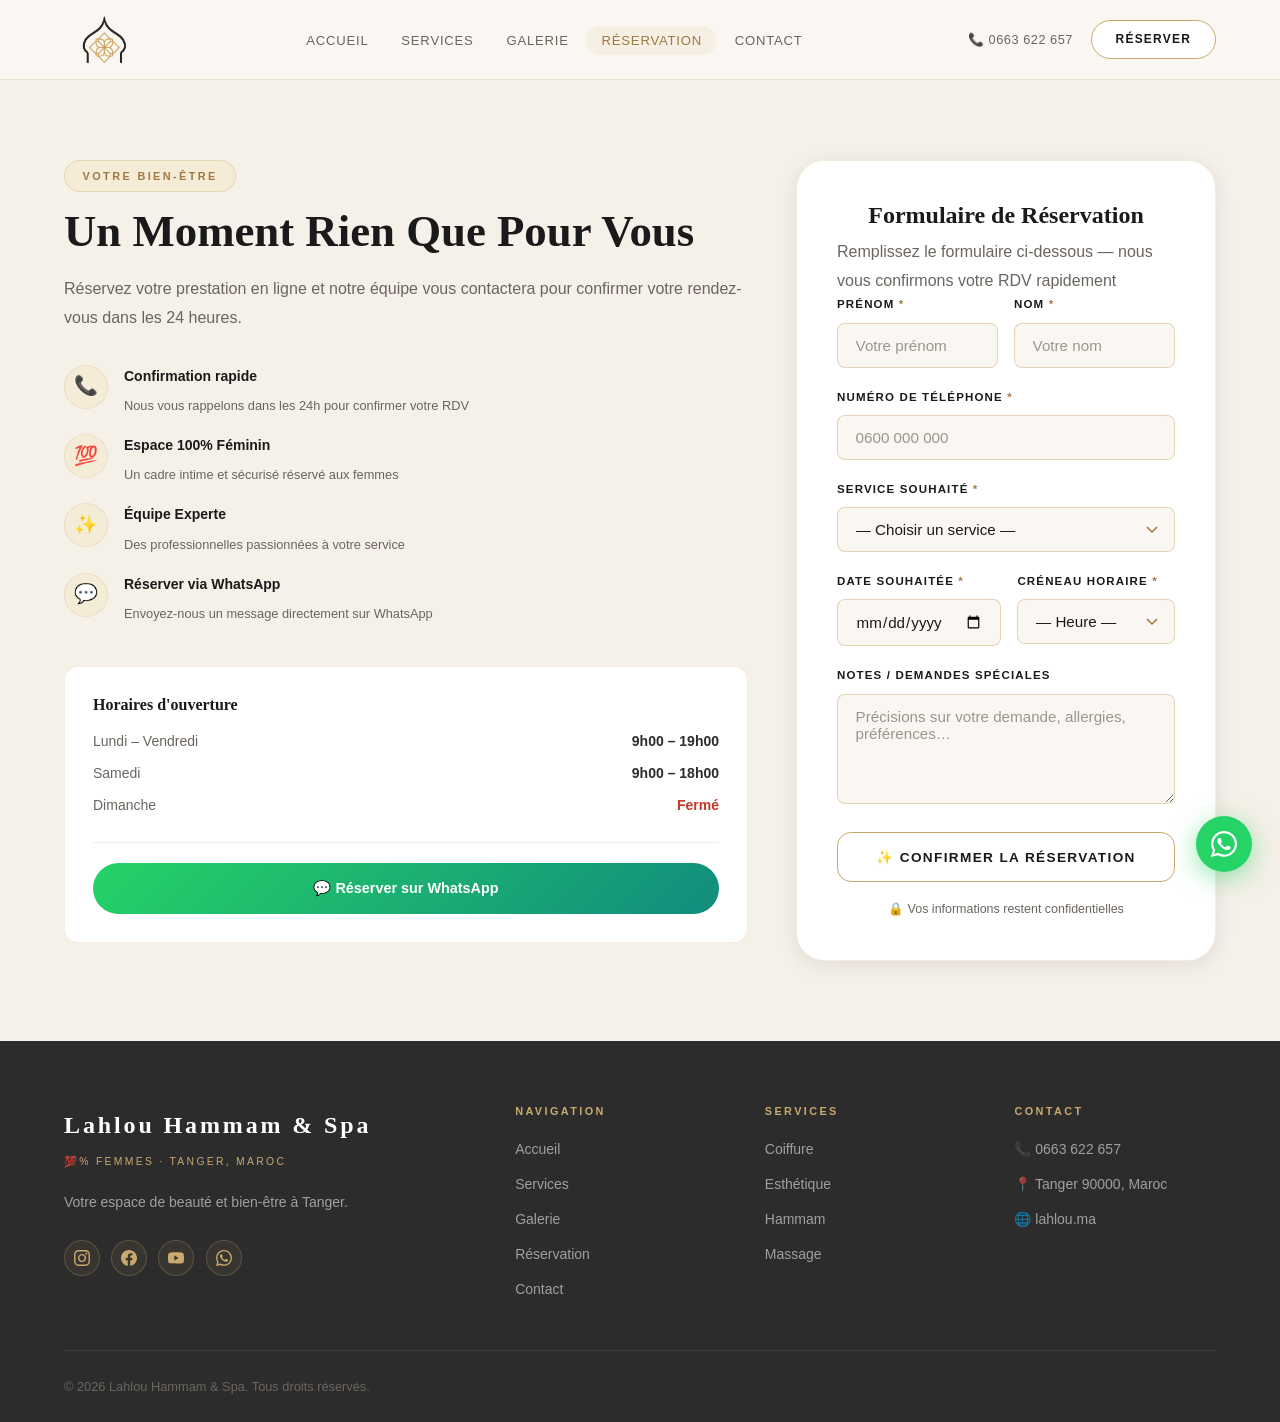
==== booking.html @ bea40d2b "first commit" ====
<!DOCTYPE html>
<html lang="fr">
<head>
  <meta charset="UTF-8">
  <meta name="viewport" content="width=device-width, initial-scale=1.0">
  <link rel="icon" type="image/png" href="images/logo-main.png">
  <meta name="msapplication-TileImage" content="images/66.png">
  <title>Réservation — Lahlou Hammam &amp; Spa | Tanger</title>
  <link rel="preconnect" href="https://fonts.googleapis.com">
  <link rel="preconnect" href="https://fonts.gstatic.com" crossorigin>
  <link href="https://fonts.googleapis.com/css2?family=Playfair+Display:ital,wght@0,400;0,700;1,400&family=Poppins:wght@300;400;500;600;700&display=swap" rel="stylesheet">
  <link rel="stylesheet" href="css/styles.css">
</head>
<body>

<nav class="nav" role="navigation">
  <div class="container nav-inner">
    <a href="index.html" class="nav-logo">
      <img src="images/66.png" alt="Lahlou Hammam &amp; Spa" style="height:80px;width:auto;">
    </a>
    <ul class="nav-links" role="list">
      <li><a href="index.html">Accueil</a></li>
      <li><a href="services.html">Services</a></li>
      <li><a href="gallery.html">Galerie</a></li>
      <li><a href="booking.html" class="active">Réservation</a></li>
      <li><a href="contact.html">Contact</a></li>
    </ul>
    <div class="nav-actions">
      <a href="tel:0663622657" class="nav-phone">📞 0663 622 657</a>
      <a href="booking.html" class="nav-book-btn"><span class="btn-label">Réserver</span></a>
      <button class="hamburger" aria-label="Menu" aria-expanded="false"><span></span><span></span><span></span></button>
    </div>
  </div>
</nav>
<div class="mobile-menu" role="dialog">
  <a href="index.html">Accueil</a>
  <a href="services.html">Services</a>
  <a href="gallery.html">Galerie</a>
  <a href="booking.html">Réservation</a>
  <a href="contact.html">Contact</a>
  <a href="booking.html" class="mobile-book">✨ Réserver Maintenant</a>
</div>


<main>
<section style="background:var(--cream)">
  <div class="container">
    <div class="booking-layout">

      <!-- Info Side -->
      <div class="booking-info">
        <span class="section-tag">Votre Bien-être</span>
        <h2>Un Moment Rien Que Pour Vous</h2>
        <p>Réservez votre prestation en ligne et notre équipe vous contactera pour confirmer votre rendez-vous dans les 24 heures.</p>

        <div class="booking-benefits">
          <div class="booking-benefit">
            <div class="booking-benefit-icon" aria-hidden="true">📞</div>
            <div class="booking-benefit-text">
              <strong>Confirmation rapide</strong>
              <span>Nous vous rappelons dans les 24h pour confirmer votre RDV</span>
            </div>
          </div>
          <div class="booking-benefit">
            <div class="booking-benefit-icon" aria-hidden="true">💯</div>
            <div class="booking-benefit-text">
              <strong>Espace 100% Féminin</strong>
              <span>Un cadre intime et sécurisé réservé aux femmes</span>
            </div>
          </div>
          <div class="booking-benefit">
            <div class="booking-benefit-icon" aria-hidden="true">✨</div>
            <div class="booking-benefit-text">
              <strong>Équipe Experte</strong>
              <span>Des professionnelles passionnées à votre service</span>
            </div>
          </div>
          <div class="booking-benefit">
            <div class="booking-benefit-icon" aria-hidden="true">💬</div>
            <div class="booking-benefit-text">
              <strong>Réserver via WhatsApp</strong>
              <span>Envoyez-nous un message directement sur WhatsApp</span>
            </div>
          </div>
        </div>

        <div style="margin-top:2.5rem;padding:1.75rem;background:white;border-radius:var(--radius);border:1px solid var(--border)">
          <h4 style="margin-bottom:1rem;font-size:1rem">Horaires d'ouverture</h4>
          <div style="display:flex;flex-direction:column;gap:0.5rem;font-size:0.875rem">
            <div style="display:flex;justify-content:space-between"><span style="color:var(--text-muted)">Lundi – Vendredi</span><strong>9h00 – 19h00</strong></div>
            <div style="display:flex;justify-content:space-between"><span style="color:var(--text-muted)">Samedi</span><strong>9h00 – 18h00</strong></div>
            <div style="display:flex;justify-content:space-between"><span style="color:var(--text-muted)">Dimanche</span><strong style="color:#c0392b">Fermé</strong></div>
          </div>
          <div style="margin-top:1.5rem;padding-top:1.25rem;border-top:1px solid var(--border)">
            <a href="https://wa.me/212663622657?text=Bonjour%2C+je+voudrais+prendre+un+rendez-vous+chez+Lahlou+Hammam+%26+Spa" target="_blank" rel="noopener"
               style="display:flex;align-items:center;justify-content:center;gap:.6rem;padding:.85rem 1.5rem;background:linear-gradient(135deg,#25D366,#128C7E);color:white;border-radius:var(--radius-full);font-weight:700;font-size:.9rem;transition:all .3s"
               onmouseover="this.style.transform='scale(1.03)'" onmouseout="this.style.transform='scale(1)'">
              💬 Réserver sur WhatsApp
            </a>
          </div>
        </div>
      </div>

      <!-- Form -->
      <div class="booking-form-card">
        <!-- Form Content -->
        <div id="booking-form-wrap">
          <h3>Formulaire de Réservation</h3>
          <p>Remplissez le formulaire ci-dessous — nous vous confirmons votre RDV rapidement</p>

          <form id="booking-form" novalidate>
            <div class="form-row">
              <div class="form-group">
                <label for="b-prenom">Prénom <span class="req">*</span></label>
                <input type="text" id="b-prenom" class="form-control" placeholder="Votre prénom" required>
                <div class="form-error">Ce champ est obligatoire.</div>
              </div>
              <div class="form-group">
                <label for="b-nom">Nom <span class="req">*</span></label>
                <input type="text" id="b-nom" class="form-control" placeholder="Votre nom" required>
                <div class="form-error">Ce champ est obligatoire.</div>
              </div>
            </div>

            <div class="form-group">
              <label for="b-phone">Numéro de Téléphone <span class="req">*</span></label>
              <input type="tel" id="b-phone" class="form-control" placeholder="0600 000 000" required>
              <div class="form-error">Ce champ est obligatoire.</div>
            </div>

            <div class="form-group">
              <label for="b-service">Service Souhaité <span class="req">*</span></label>
              <select id="b-service" class="form-control" required>
                <option value="">— Choisir un service —</option>
                <optgroup label="💇‍♀️ Coiffure">
                  <option>Coupe femme</option>
                  <option>Brushing</option>
                  <option>Coloration</option>
                  <option>Mèches / Balayage</option>
                  <option>Lissage brésilien</option>
                  <option>Défrisage</option>
                  <option>Soin capillaire</option>
                  <option>Coiffure mariage / soirée</option>
                </optgroup>
                <optgroup label="💅 Esthétique">
                  <option>Vernis permanent (mains)</option>
                  <option>Vernis permanent (pieds)</option>
                  <option>Manucure classique</option>
                  <option>Pédicure classique</option>
                  <option>Extension d'ongles gel</option>
                  <option>Soin visage hydratant</option>
                  <option>Nettoyage de peau</option>
                  <option>Épilation (préciser la zone)</option>
                </optgroup>
                <optgroup label="🧖‍♀️ Hammam &amp; Massage">
                  <option>Hammam traditionnel</option>
                  <option>Gommage kessa</option>
                  <option>Hammam + Gommage</option>
                  <option>Enveloppement rhassoul</option>
                  <option>Massage relaxant (30 min)</option>
                  <option>Massage relaxant (60 min)</option>
                  <option>Massage aux pierres chaudes</option>
                  <option>Forfait Spa Complet (500 MAD)</option>
                </optgroup>
              </select>
              <div class="form-error">Veuillez sélectionner un service.</div>
            </div>

            <div class="form-row">
              <div class="form-group">
                <label for="b-date">Date Souhaitée <span class="req">*</span></label>
                <input type="date" id="b-date" class="form-control" required>
                <div class="form-error">Ce champ est obligatoire.</div>
              </div>
              <div class="form-group">
                <label for="b-heure">Créneau Horaire <span class="req">*</span></label>
                <select id="b-heure" class="form-control" required>
                  <option value="">— Heure —</option>
                  <option>09:00</option><option>09:30</option>
                  <option>10:00</option><option>10:30</option>
                  <option>11:00</option><option>11:30</option>
                  <option>12:00</option><option>12:30</option>
                  <option>13:00</option><option>13:30</option>
                  <option>14:00</option><option>14:30</option>
                  <option>15:00</option><option>15:30</option>
                  <option>16:00</option><option>16:30</option>
                  <option>17:00</option><option>17:30</option>
                  <option>18:00</option><option>18:30</option>
                </select>
                <div class="form-error">Veuillez choisir un horaire.</div>
              </div>
            </div>

            <div class="form-group">
              <label for="b-notes">Notes / Demandes Spéciales</label>
              <textarea id="b-notes" class="form-control" rows="3" placeholder="Précisions sur votre demande, allergies, préférences…"></textarea>
            </div>

            <button type="submit" class="btn btn-gold btn-full btn-lg" style="border-radius:var(--radius)">
              ✨ Confirmer la Réservation
            </button>

            <p style="text-align:center;font-size:0.78rem;color:var(--text-muted);margin-top:1rem">
              🔒 Vos informations restent confidentielles
            </p>
          </form>
        </div>

        <!-- Success -->
        <div class="form-success-msg" id="booking-success">
          <div class="success-icon-big">🌸</div>
          <h3>Demande Envoyée !</h3>
          <p>Merci pour votre réservation. Notre équipe vous contactera dans les <strong>24 heures</strong> pour confirmer votre rendez-vous.</p>
          <p style="margin-bottom:1.5rem;font-size:0.875rem">Un message de confirmation vous sera envoyé sur le numéro fourni.</p>
          <button class="btn btn-gold" onclick="resetBooking()">Nouvelle Réservation</button>
          <div style="margin-top:1.25rem">
            <a href="https://wa.me/212663622657" target="_blank" rel="noopener" style="font-size:.875rem;color:var(--gold-dark);font-weight:600">
              Ou confirmer via WhatsApp →
            </a>
          </div>
        </div>
      </div>

    </div>
  </div>
</section>
</main>

<footer class="footer">
  <div class="container">
    <div class="footer-grid">
      <div class="footer-brand">
        <span class="footer-logo-text">Lahlou Hammam &amp; Spa</span>
        <span class="footer-logo-sub">💯% Femmes · Tanger, Maroc</span>
        <p>Votre espace de beauté et bien-être à Tanger.</p>
        <div class="footer-social">
          <a href="https://www.instagram.com/lahlou.spa_coif_esth_hammam/" aria-label="Instagram" target="_blank" rel="noopener">
            <svg width="16" height="16" viewBox="0 0 24 24" fill="currentColor" aria-hidden="true"><path d="M12 2.163c3.204 0 3.584.012 4.85.07 3.252.148 4.771 1.691 4.919 4.919.058 1.265.069 1.645.069 4.849 0 3.205-.012 3.584-.069 4.849-.149 3.225-1.664 4.771-4.919 4.919-1.266.058-1.644.07-4.85.07-3.204 0-3.584-.012-4.849-.07-3.26-.149-4.771-1.699-4.919-4.92-.058-1.265-.07-1.644-.07-4.849 0-3.204.013-3.583.07-4.849.149-3.227 1.664-4.771 4.919-4.919 1.266-.057 1.645-.069 4.849-.069zm0-2.163c-3.259 0-3.667.014-4.947.072-4.358.2-6.78 2.618-6.98 6.98-.059 1.281-.073 1.689-.073 4.948 0 3.259.014 3.668.072 4.948.2 4.358 2.618 6.78 6.98 6.98 1.281.058 1.689.072 4.948.072 3.259 0 3.668-.014 4.948-.072 4.354-.2 6.782-2.618 6.979-6.98.059-1.28.073-1.689.073-4.948 0-3.259-.014-3.667-.072-4.947-.196-4.354-2.617-6.78-6.979-6.98-1.281-.059-1.69-.073-4.949-.073zm0 5.838c-3.403 0-6.162 2.759-6.162 6.162s2.759 6.163 6.162 6.163 6.162-2.759 6.162-6.163c0-3.403-2.759-6.162-6.162-6.162zm0 10.162c-2.209 0-4-1.79-4-4 0-2.209 1.791-4 4-4s4 1.791 4 4c0 2.21-1.791 4-4 4zm6.406-11.845c-.796 0-1.441.645-1.441 1.44s.645 1.44 1.441 1.44c.795 0 1.439-.645 1.439-1.44s-.644-1.44-1.439-1.44z"/></svg>
          </a>
          <a href="https://web.facebook.com/lahlouspa/" aria-label="Facebook" target="_blank" rel="noopener">
            <svg width="16" height="16" viewBox="0 0 24 24" fill="currentColor" aria-hidden="true"><path d="M24 12.073c0-6.627-5.373-12-12-12s-12 5.373-12 12c0 5.99 4.388 10.954 10.125 11.854v-8.385H7.078v-3.47h3.047V9.43c0-3.007 1.792-4.669 4.533-4.669 1.312 0 2.686.235 2.686.235v2.953H15.83c-1.491 0-1.956.925-1.956 1.874v2.25h3.328l-.532 3.47h-2.796v8.385C19.612 23.027 24 18.062 24 12.073z"/></svg>
          </a>
          <a href="https://www.youtube.com/@lahlouhammamspa5398" aria-label="YouTube" target="_blank" rel="noopener">
            <svg width="16" height="16" viewBox="0 0 24 24" fill="currentColor" aria-hidden="true"><path d="M23.498 6.186a3.016 3.016 0 0 0-2.122-2.136C19.505 3.545 12 3.545 12 3.545s-7.505 0-9.377.505A3.017 3.017 0 0 0 .502 6.186C0 8.07 0 12 0 12s0 3.93.502 5.814a3.016 3.016 0 0 0 2.122 2.136c1.871.505 9.376.505 9.376.505s7.505 0 9.377-.505a3.015 3.015 0 0 0 2.122-2.136C24 15.93 24 12 24 12s0-3.93-.502-5.814zM9.545 15.568V8.432L15.818 12l-6.273 3.568z"/></svg>
          </a>
          <a href="https://wa.me/212663622657" aria-label="WhatsApp" target="_blank" rel="noopener">
            <svg width="16" height="16" viewBox="0 0 24 24" fill="currentColor" aria-hidden="true"><path d="M17.472 14.382c-.297-.149-1.758-.867-2.03-.967-.273-.099-.471-.148-.67.15-.197.297-.767.966-.94 1.164-.173.199-.347.223-.644.075-.297-.15-1.255-.463-2.39-1.475-.883-.788-1.48-1.761-1.653-2.059-.173-.297-.018-.458.13-.606.134-.133.298-.347.446-.52.149-.174.198-.298.298-.497.099-.198.05-.371-.025-.52-.075-.149-.669-1.612-.916-2.207-.242-.579-.487-.5-.669-.51-.173-.008-.371-.01-.57-.01-.198 0-.52.074-.792.372-.272.297-1.04 1.016-1.04 2.479 0 1.462 1.065 2.875 1.213 3.074.149.198 2.096 3.2 5.077 4.487.709.306 1.262.489 1.694.625.712.227 1.36.195 1.871.118.571-.085 1.758-.719 2.006-1.413.248-.694.248-1.289.173-1.413-.074-.124-.272-.198-.57-.347m-5.421 7.403h-.004a9.87 9.87 0 0 1-5.031-1.378l-.361-.214-3.741.982.998-3.648-.235-.374a9.86 9.86 0 0 1-1.51-5.26c.001-5.45 4.436-9.884 9.888-9.884 2.64 0 5.122 1.03 6.988 2.898a9.825 9.825 0 0 1 2.893 6.994c-.003 5.45-4.437 9.884-9.885 9.884m8.413-18.297A11.815 11.815 0 0 0 12.05 0C5.495 0 .16 5.335.157 11.892c0 2.096.547 4.142 1.588 5.945L.057 24l6.305-1.654a11.882 11.882 0 0 0 5.683 1.448h.005c6.554 0 11.89-5.335 11.893-11.893a11.821 11.821 0 0 0-3.48-8.413Z"/></svg>
          </a>
        </div>
      </div>
      <div class="footer-col"><h4>Navigation</h4><ul><li><a href="index.html">Accueil</a></li><li><a href="services.html">Services</a></li><li><a href="gallery.html">Galerie</a></li><li><a href="booking.html">Réservation</a></li><li><a href="contact.html">Contact</a></li></ul></div>
      <div class="footer-col"><h4>Services</h4><ul><li><a href="services.html#coiffure">Coiffure</a></li><li><a href="services.html#esthetique">Esthétique</a></li><li><a href="services.html#hammam">Hammam</a></li><li><a href="services.html#massage">Massage</a></li></ul></div>
      <div class="footer-col"><h4>Contact</h4><ul><li><a href="tel:0663622657">📞 0663 622 657</a></li><li>📍 <a href="https://maps.app.goo.gl/YPXD6qZvrERKqMsW9" target="_blank" rel="noopener">Tanger 90000, Maroc</a></li><li><a href="http://lahlou.ma" target="_blank" rel="noopener">🌐 lahlou.ma</a></li></ul></div>
    </div>
  </div>
  <div class="container"><div class="footer-bottom"><p>© 2026 Lahlou Hammam &amp; Spa. Tous droits réservés.</p></div></div>
</footer>

<a href="https://wa.me/212663622657" class="whatsapp-float" target="_blank" rel="noopener" aria-label="WhatsApp">
  <svg viewBox="0 0 24 24"><path d="M17.472 14.382c-.297-.149-1.758-.867-2.03-.967-.273-.099-.471-.148-.67.15-.197.297-.767.966-.94 1.164-.173.199-.347.223-.644.075-.297-.15-1.255-.463-2.39-1.475-.883-.788-1.48-1.761-1.653-2.059-.173-.297-.018-.458.13-.606.134-.133.298-.347.446-.52.149-.174.198-.298.298-.497.099-.198.05-.371-.025-.52-.075-.149-.669-1.612-.916-2.207-.242-.579-.487-.5-.669-.51-.173-.008-.371-.01-.57-.01-.198 0-.52.074-.792.372-.272.297-1.04 1.016-1.04 2.479 0 1.462 1.065 2.875 1.213 3.074.149.198 2.096 3.2 5.077 4.487.709.306 1.262.489 1.694.625.712.227 1.36.195 1.871.118.571-.085 1.758-.719 2.006-1.413.248-.694.248-1.289.173-1.413-.074-.124-.272-.198-.57-.347m-5.421 7.403h-.004a9.87 9.87 0 0 1-5.031-1.378l-.361-.214-3.741.982.998-3.648-.235-.374a9.86 9.86 0 0 1-1.51-5.26c.001-5.45 4.436-9.884 9.888-9.884 2.64 0 5.122 1.03 6.988 2.898a9.825 9.825 0 0 1 2.893 6.994c-.003 5.45-4.437 9.884-9.885 9.884m8.413-18.297A11.815 11.815 0 0 0 12.05 0C5.495 0 .16 5.335.157 11.892c0 2.096.547 4.142 1.588 5.945L.057 24l6.305-1.654a11.882 11.882 0 0 0 5.683 1.448h.005c6.554 0 11.89-5.335 11.893-11.893a11.821 11.821 0 0 0-3.48-8.413Z"/></svg>
  <span class="whatsapp-tooltip">Réserver via WhatsApp</span>
</a>
<button class="back-to-top" aria-label="Haut de page">↑</button>

<script src="js/main.js"></script>
<script>
  // Set minimum date to today
  const dateInput = document.getElementById('b-date');
  if (dateInput) {
    const today = new Date().toISOString().split('T')[0];
    dateInput.min = today;
  }
</script>
</body>
</html>
---- css/styles.css ----
/* ============================================================
   LAHLOU HAMMAM & SPA — Stylesheet v3 (Light Philosophy)
   Palette: Cream #FAF7F2 · White #FFFFFF · Gold #C9A96E · Black #1A1A1A
   Fonts: Cormorant Garamond (headings) · Lato (body)
   ============================================================ */

/* 1. CSS CUSTOM PROPERTIES
   ---------------------------------------------------------- */
:root {
  /* Core */
  --black:          #1A1A1A;
  --black-soft:     #2C2C2C;
  --black-mid:      #404040;
  --gold:           #C9A96E;
  --gold-dark:      #A07840;
  --gold-light:     #E8D8B0;
  --gold-bright:    #D4B46A;
  --gold-pale:      #F5ECD8;
  --cream:          #F5F0E8;
  --cream-light:    #FAF7F2;
  --cream-dark:     #EDE5D8;
  --white:          #FFFFFF;

  /* Text */
  --text-dark:      #1A1A1A;
  --text:           #2C2C2C;
  --text-muted:     #6B6560;
  --text-light:     #9A958F;
  --text-on-dark:   rgba(255,255,255,0.85);
  --text-on-dark-muted: rgba(255,255,255,0.55);

  /* UI */
  --border:         rgba(201,169,110,0.22);
  --border-strong:  rgba(201,169,110,0.45);
  --border-dark:    rgba(255,255,255,0.12);

  /* Shadows */
  --shadow-xs:      0 2px 8px rgba(26,26,26,0.06);
  --shadow:         0 4px 20px rgba(26,26,26,0.09);
  --shadow-lg:      0 12px 48px rgba(26,26,26,0.13);
  --shadow-xl:      0 24px 80px rgba(26,26,26,0.16);
  --shadow-gold:    0 8px 32px rgba(201,169,110,0.30);

  /* Spacing & Shape */
  --nav-h:          80px;
  --container:      1200px;
  --radius-sm:      8px;
  --radius:         14px;
  --radius-lg:      28px;
  --radius-full:    9999px;
  --transition:     0.25s ease;
  --transition-slow: 0.45s ease;
}

/* 2. RESET & BASE
   ---------------------------------------------------------- */
*, *::before, *::after { box-sizing: border-box; margin: 0; padding: 0; }
html { scroll-behavior: smooth; font-size: 16px; }
body {
  font-family: 'Lato', -apple-system, BlinkMacSystemFont, sans-serif;
  color: var(--text);
  background: var(--cream-light);
  line-height: 1.7;
  -webkit-font-smoothing: antialiased;
}
img { max-width: 100%; display: block; }
a { text-decoration: none; color: inherit; }
ul { list-style: none; }
button { cursor: pointer; border: none; background: none; font-family: inherit; }
input, textarea, select { font-family: inherit; }

/* 3. TYPOGRAPHY
   ---------------------------------------------------------- */
h1, h2, h3, h4 {
  font-family: 'Cormorant Garamond', Georgia, serif;
  color: var(--text-dark);
  line-height: 1.2;
  font-weight: 700;
}
h1 { font-size: clamp(2.4rem, 5vw, 4rem); }
h2 { font-size: clamp(1.8rem, 3.5vw, 2.8rem); }
h3 { font-size: 1.5rem; }
h4 { font-size: 1.15rem; }
p { color: var(--text-muted); line-height: 1.8; }

.section-header { text-align: center; margin-bottom: 3.5rem; }
.section-header p { max-width: 560px; margin: 1rem auto 0; font-size: 1rem; }

.section-tag {
  display: inline-block;
  font-family: 'Lato', sans-serif;
  font-size: 0.68rem;
  font-weight: 700;
  letter-spacing: 0.22em;
  text-transform: uppercase;
  color: var(--gold-dark);
  background: var(--gold-pale);
  padding: 0.35rem 1.1rem;
  border-radius: var(--radius-full);
  margin-bottom: 0.85rem;
  border: 1px solid rgba(201,169,110,0.3);
}

/* 4. MOROCCAN DIVIDER
   ---------------------------------------------------------- */
.moroccan-divider {
  display: flex;
  align-items: center;
  gap: 1.5rem;
  margin: 3rem auto;
  max-width: 420px;
}
.moroccan-divider::before,
.moroccan-divider::after {
  content: '';
  flex: 1;
  height: 1px;
  background: var(--border-strong);
}
.moroccan-divider span {
  color: var(--gold);
  font-size: 1.1rem;
  flex-shrink: 0;
}

/* 5. LAYOUT
   ---------------------------------------------------------- */
.container {
  max-width: var(--container);
  margin: 0 auto;
  padding: 0 1.5rem;
}
section { padding: 5rem 0; }
.section-white  { background: var(--white); }
.section-cream  { background: var(--cream-light); }
.section-dark   { background: var(--black-soft); }

/* 6. NAVIGATION
   ---------------------------------------------------------- */
.nav {
  position: sticky;
  top: 0;
  z-index: 1000;
  height: var(--nav-h);
  background: rgba(250,247,242,0.97);
  backdrop-filter: blur(16px);
  -webkit-backdrop-filter: blur(16px);
  border-bottom: 1px solid rgba(201,169,110,0.25);
}
.nav-inner {
  display: flex;
  align-items: center;
  justify-content: space-between;
  height: 100%;
  gap: 1.5rem;
}

/* LOGO */
.nav-logo {
  display: flex;
  align-items: center;
  gap: 0.85rem;
  flex-shrink: 0;
  text-decoration: none;
}
.logo-emblem {
  color: var(--gold);
  flex-shrink: 0;
  line-height: 0;
}
.logo-emblem svg { display: block; }
.logo-text {
  display: flex;
  flex-direction: column;
  line-height: 1;
}
.logo-text strong {
  font-family: 'Cormorant Garamond', serif;
  font-size: 28px;
  font-weight: 700;
  color: var(--black);
  letter-spacing: 4px;
  text-transform: uppercase;
  display: block;
}
.logo-text span {
  font-family: 'Lato', sans-serif;
  font-size: 13px;
  color: var(--gold-dark);
  letter-spacing: 3px;
  text-transform: uppercase;
  display: block;
  margin-top: 0.3rem;
}

/* Nav logo text — inner pages use .nav-logo-text class */
.nav-logo-text {
  display: flex;
  flex-direction: column;
  line-height: 1;
}
.nav-logo-text strong {
  font-family: 'Cormorant Garamond', serif;
  font-size: 28px;
  font-weight: 700;
  color: var(--black);
  letter-spacing: 4px;
  text-transform: uppercase;
  display: block;
}
.nav-logo-text span {
  font-family: 'Lato', sans-serif;
  font-size: 13px;
  color: var(--gold-dark);
  letter-spacing: 3px;
  text-transform: uppercase;
  display: block;
  margin-top: 0.3rem;
}

.nav-links {
  display: flex;
  align-items: center;
  gap: 0.15rem;
  flex: 1;
  justify-content: center;
}
.nav-links a {
  padding: 0.45rem 0.95rem;
  border-radius: var(--radius-full);
  font-size: 0.82rem;
  font-weight: 400;
  color: var(--text-muted);
  letter-spacing: 0.06em;
  text-transform: uppercase;
  transition: color var(--transition), background var(--transition);
  white-space: nowrap;
  font-family: 'Lato', sans-serif;
}
.nav-links a:hover,
.nav-links a.active {
  color: var(--gold-dark);
  background: rgba(201,169,110,0.1);
}
.nav-actions {
  display: flex;
  align-items: center;
  gap: 1.1rem;
  flex-shrink: 0;
}
.nav-phone {
  display: flex;
  align-items: center;
  gap: 0.4rem;
  font-size: 0.8rem;
  color: var(--text-muted);
  letter-spacing: 0.04em;
  transition: color var(--transition);
  font-family: 'Lato', sans-serif;
}
.nav-phone:hover { color: var(--gold-dark); }
.nav-book-btn {
  display: inline-flex;
  align-items: center;
  gap: 0.4rem;
  padding: 0.55rem 1.5rem;
  background: var(--white);
  color: var(--black);
  border: 1.5px solid var(--gold);
  border-radius: var(--radius-full);
  font-size: 0.75rem;
  font-weight: 700;
  font-family: 'Lato', sans-serif;
  letter-spacing: 0.1em;
  text-transform: uppercase;
  transition: all var(--transition);
}
.nav-book-btn:hover {
  background: var(--gold);
  color: var(--black);
  transform: translateY(-2px);
  box-shadow: 0 4px 16px rgba(201,169,110,0.3);
}
.hamburger {
  display: none;
  flex-direction: column;
  gap: 5px;
  padding: 8px;
  border-radius: var(--radius-sm);
  transition: background var(--transition);
}
.hamburger:hover { background: rgba(26,26,26,0.06); }
.hamburger span {
  display: block;
  width: 22px;
  height: 2px;
  background: var(--black);
  border-radius: 2px;
  transition: transform var(--transition), opacity var(--transition);
}
.hamburger.open span:nth-child(1) { transform: translateY(7px) rotate(45deg); }
.hamburger.open span:nth-child(2) { opacity: 0; }
.hamburger.open span:nth-child(3) { transform: translateY(-7px) rotate(-45deg); }
.mobile-menu {
  display: none;
  position: fixed;
  inset: 0;
  top: var(--nav-h);
  background: var(--cream-light);
  z-index: 999;
  flex-direction: column;
  padding: 2rem 1.5rem;
  gap: 0.4rem;
  border-top: 1px solid rgba(201,169,110,0.25);
}
.mobile-menu.open { display: flex; }
.mobile-menu a {
  padding: 0.95rem 1.25rem;
  border-radius: var(--radius);
  font-size: 1rem;
  font-weight: 400;
  color: var(--text);
  letter-spacing: 0.08em;
  text-transform: uppercase;
  font-size: 0.9rem;
  transition: all var(--transition);
  border: 1px solid transparent;
}
.mobile-menu a:hover,
.mobile-menu a.active {
  color: var(--gold-dark);
  background: rgba(201,169,110,0.08);
  border-color: rgba(201,169,110,0.18);
}
.mobile-menu .mobile-book {
  margin-top: auto;
  background: var(--white);
  color: var(--black);
  font-weight: 700;
  text-align: center;
  border-radius: var(--radius);
  border: 1.5px solid var(--gold);
}
.mobile-menu .mobile-book:hover {
  background: var(--gold);
  color: var(--black);
}

/* 7. BUTTONS
   ---------------------------------------------------------- */
.btn {
  display: inline-flex;
  align-items: center;
  justify-content: center;
  gap: 0.55rem;
  padding: 0.85rem 2.1rem;
  border-radius: var(--radius-full);
  font-size: 0.82rem;
  font-weight: 700;
  font-family: 'Lato', sans-serif;
  letter-spacing: 0.1em;
  text-transform: uppercase;
  transition: all var(--transition);
  white-space: nowrap;
  cursor: pointer;
  border: 1.5px solid transparent;
}
.btn-gold {
  background: var(--white);
  color: var(--black);
  border-color: var(--gold);
}
.btn-gold:hover {
  background: var(--gold);
  color: var(--black);
  transform: translateY(-2px);
  box-shadow: 0 8px 24px rgba(201,169,110,0.3);
}
.btn-outline {
  background: var(--white);
  color: var(--black);
  border-color: var(--gold);
}
.btn-outline:hover {
  background: var(--gold);
  color: var(--black);
  transform: translateY(-2px);
}
.btn-outline-white {
  background: var(--white);
  color: var(--black);
  border-color: var(--gold);
}
.btn-outline-white:hover {
  background: var(--gold);
  color: var(--black);
  transform: translateY(-2px);
}
.btn-dark {
  background: var(--black);
  color: white;
  border-color: var(--black);
}
.btn-dark:hover {
  background: var(--black-soft);
  border-color: var(--black-soft);
  transform: translateY(-2px);
  box-shadow: var(--shadow);
}
.btn-sm   { padding: 0.5rem 1.3rem; font-size: 0.75rem; }
.btn-lg   { padding: 1rem 2.5rem; font-size: 0.85rem; }
.btn-full { width: 100%; }

/* 8. HERO SECTION
   ---------------------------------------------------------- */
.hero {
  position: relative;
  min-height: 100vh;
  display: flex;
  align-items: center;
  justify-content: center;
  text-align: center;
  overflow: hidden;
  background: var(--cream-light);
  padding: 4rem 0 5rem;
}
.hero-pattern {
  position: absolute;
  inset: 0;
  background-image: url("data:image/svg+xml,%3Csvg xmlns='http://www.w3.org/2000/svg' width='80' height='80' viewBox='0 0 80 80'%3E%3Cg fill='none' stroke='%23C9A96E' stroke-width='0.5' opacity='0.18'%3E%3Cpolygon points='40,8 50,22 65,22 55,34 59,50 40,42 21,50 25,34 15,22 30,22'/%3E%3Ccircle cx='40' cy='40' r='12'/%3E%3Cline x1='40' y1='2' x2='40' y2='26'/%3E%3Cline x1='78' y1='40' x2='54' y2='40'/%3E%3Cline x1='40' y1='54' x2='40' y2='78'/%3E%3Cline x1='2' y1='40' x2='26' y2='40'/%3E%3C/g%3E%3C/svg%3E");
  background-size: 80px 80px;
}
.hero-bg-img {
  position: absolute;
  inset: 0;
  background-image: url('https://picsum.photos/seed/moroccan-luxury/1400/900');
  background-size: cover;
  background-position: center;
  opacity: 0.05;
}
.hero-gradient {
  position: absolute;
  inset: 0;
  background: radial-gradient(ellipse at center, rgba(250,247,242,0) 0%, rgba(250,247,242,0.35) 70%, rgba(250,247,242,0.6) 100%);
}
.hero-arch {
  position: absolute;
  inset: 0;
  display: flex;
  align-items: center;
  justify-content: center;
  pointer-events: none;
  z-index: 1;
}
.hero-arch svg {
  width: min(560px, 88vw);
  height: auto;
  opacity: 0.35;
}
.hero-content {
  position: relative;
  z-index: 2;
  max-width: 720px;
  padding: 0 1.5rem;
}
.hero-rating {
  display: inline-flex;
  align-items: center;
  gap: 0.65rem;
  background: rgba(201,169,110,0.1);
  border: 1px solid rgba(201,169,110,0.3);
  border-radius: var(--radius-full);
  padding: 0.45rem 1.35rem;
  font-size: 0.8rem;
  color: var(--text-muted);
  font-weight: 600;
  margin-bottom: 2rem;
  letter-spacing: 0.06em;
  font-family: 'Lato', sans-serif;
}
.hero-rating .stars { color: var(--gold); font-size: 0.9rem; }
.hero-label {
  font-family: 'Lato', sans-serif;
  font-size: 0.72rem;
  letter-spacing: 0.28em;
  text-transform: uppercase;
  color: var(--text-muted);
  margin-bottom: 0.75rem;
  display: block;
}
.hero h1 {
  color: var(--black);
  font-family: 'Cormorant Garamond', serif;
  font-size: clamp(3.5rem, 8vw, 6.5rem);
  font-weight: 700;
  line-height: 1;
  margin-bottom: 0.4rem;
  letter-spacing: 0.12em;
  text-transform: uppercase;
}
.hero h1 span {
  display: block;
  color: var(--gold-dark);
  font-size: 0.38em;
  font-weight: 400;
  font-style: italic;
  letter-spacing: 0.22em;
  margin-top: 0.5rem;
}
.hero-slogan {
  display: inline-block;
  background: linear-gradient(135deg, var(--gold), var(--gold-dark));
  color: var(--black);
  font-family: 'Lato', sans-serif;
  font-size: 0.75rem;
  font-weight: 900;
  letter-spacing: 0.18em;
  padding: 0.45rem 1.6rem;
  border-radius: var(--radius-full);
  margin: 1.4rem 0;
  text-transform: uppercase;
}
.hero-promo-pill {
  display: inline-flex;
  align-items: center;
  gap: 0.4rem;
  background: linear-gradient(135deg, var(--gold), var(--gold-dark));
  color: var(--black);
  font-family: 'Lato', sans-serif;
  font-size: 0.78rem;
  font-weight: 700;
  letter-spacing: 0.08em;
  padding: 0.5rem 1.5rem;
  border-radius: var(--radius-full);
  margin: 1.2rem 0;
  border: none;
  cursor: default;
  animation: promo-pill-glow 2.8s ease-in-out infinite;
  white-space: nowrap;
  max-width: 100%;
  overflow: hidden;
  text-overflow: ellipsis;
}
.hero-promo-pill:hover {
  filter: brightness(1.08);
}
.hero-promo-pill__text {
  display: inline-block;
}
.hero-promo-pill__text.pill-out {
  animation: pill-slide-out 0.5s cubic-bezier(0.4, 0, 0.2, 1) forwards;
}
.hero-promo-pill__text.pill-in {
  animation: pill-slide-in 0.5s cubic-bezier(0.4, 0, 0.2, 1) forwards;
}
@keyframes pill-slide-out {
  from { opacity: 1; transform: translateY(0); }
  to   { opacity: 0; transform: translateY(-12px); }
}
@keyframes pill-slide-in {
  from { opacity: 0; transform: translateY(12px); }
  to   { opacity: 1; transform: translateY(0); }
}
@keyframes promo-pill-glow {
  0%, 100% { box-shadow: 0 0 0 0 rgba(201,169,110,0); }
  50%       { box-shadow: 0 0 18px 5px rgba(201,169,110,0.45); }
}
.hero-desc {
  font-size: 1rem;
  color: var(--text-muted);
  margin-bottom: 2.5rem;
  line-height: 1.9;
  font-style: italic;
  font-family: 'Cormorant Garamond', serif;
  font-size: 1.15rem;
}
.hero-cta {
  display: flex;
  gap: 1rem;
  justify-content: center;
  flex-wrap: wrap;
  margin-bottom: 2.5rem;
}
.hero-services-pills {
  display: flex;
  justify-content: center;
  gap: 0.75rem;
  flex-wrap: wrap;
}
.hero-services-pills span {
  padding: 0.35rem 1.1rem;
  border: 1px solid rgba(201,169,110,0.35);
  border-radius: var(--radius-full);
  font-size: 0.72rem;
  color: var(--text-muted);
  letter-spacing: 0.1em;
  text-transform: uppercase;
  font-family: 'Lato', sans-serif;
  background: rgba(255,255,255,0.6);
}

/* 9. SERVICE CARDS
   ---------------------------------------------------------- */
.services-grid {
  display: grid;
  grid-template-columns: repeat(3, 1fr);
  gap: 1.75rem;
}
.service-card {
  background: var(--white);
  border-radius: var(--radius-lg);
  padding: 2.5rem 2rem;
  text-align: center;
  border: 1px solid var(--border);
  transition: transform var(--transition), box-shadow var(--transition), border-color var(--transition);
  position: relative;
  overflow: hidden;
}
.service-card::before {
  content: '';
  position: absolute;
  top: 0; left: 0; right: 0;
  height: 3px;
  background: linear-gradient(90deg, var(--gold), var(--gold-dark));
  transform: scaleX(0);
  transform-origin: left;
  transition: transform var(--transition-slow);
}
.service-card:hover { transform: translateY(-7px); box-shadow: var(--shadow-lg); border-color: var(--border-strong); }
.service-card:hover::before { transform: scaleX(1); }
@media (hover: none) {
  .service-card::before { display: none; }
  .service-card:hover { transform: none; box-shadow: none; border-color: var(--border); }
}
.service-icon {
  width: 78px; height: 78px;
  border-radius: 50%;
  background: var(--gold-pale);
  display: flex; align-items: center; justify-content: center;
  font-size: 2.2rem;
  margin: 0 auto 1.5rem;
  border: 1.5px solid var(--border);
  transition: transform var(--transition), box-shadow var(--transition);
}
.service-card:hover .service-icon { transform: scale(1.08); box-shadow: var(--shadow-gold); }
.service-icon--img {
  width: 120px;
  height: 120px;
  border: 2.5px solid var(--gold);
  overflow: hidden;
  padding: 0;
  font-size: 0;
}
.service-icon--img img {
  width: 100%;
  height: 100%;
  object-fit: cover;
  display: block;
  transition: transform var(--transition-slow);
}
.service-card:hover .service-icon--img img { transform: scale(1.08); }
.service-card h3 { font-size: 1.4rem; margin-bottom: 0.75rem; }
.service-card p { font-size: 0.9rem; margin-bottom: 1.5rem; }
.service-card-items { display: flex; flex-direction: column; gap: 0.45rem; margin-bottom: 1.75rem; }
.service-card-items span {
  font-size: 0.82rem;
  color: var(--text-muted);
  display: flex; align-items: center; justify-content: center; gap: 0.45rem;
}
.service-card-items span::before { content: '—'; color: var(--gold); font-size: 0.7rem; }

/* 10. PRICING TABLES
   ---------------------------------------------------------- */
.pricing-section { background: var(--cream-light); }
.pricing-category { margin-bottom: 4rem; }
.pricing-category:last-child { margin-bottom: 0; }
.pricing-category-header {
  display: flex;
  align-items: center;
  gap: 1.25rem;
  margin-bottom: 2rem;
  padding-bottom: 1.25rem;
  border-bottom: 1px solid var(--border);
}
.pricing-cat-icon {
  width: 56px; height: 56px;
  border-radius: 50%;
  background: var(--gold-pale);
  color: var(--gold-dark);
  font-size: 1.5rem;
  display: flex; align-items: center; justify-content: center;
  flex-shrink: 0;
  border: 1.5px solid var(--border-strong);
}
.pricing-cat-title h3 { font-size: 1.6rem; margin-bottom: 0.15rem; }
.pricing-cat-title p { font-size: 0.85rem; margin: 0; }
.pricing-grid {
  display: grid;
  grid-template-columns: repeat(2, 1fr);
  gap: 1px;
  background: var(--border);
  border-radius: var(--radius);
  overflow: hidden;
  border: 1px solid var(--border);
}
.pricing-item {
  background: var(--white);
  padding: 1.1rem 1.5rem;
  display: flex;
  justify-content: space-between;
  align-items: center;
  transition: background var(--transition);
}
.pricing-item:hover { background: var(--cream-light); }
.pricing-item-name { font-size: 0.9rem; color: var(--text-dark); font-weight: 500; }
.pricing-item-sub  { font-size: 0.76rem; color: var(--text-muted); display: block; margin-top: 0.15rem; }
.pricing-item-price {
  font-family: 'Cormorant Garamond', serif;
  font-size: 1.05rem;
  font-weight: 700;
  color: var(--gold-dark);
  white-space: nowrap;
  margin-left: 1rem;
}
.pricing-item-price span { font-size: 0.72rem; font-weight: 400; color: var(--text-light); }
.pricing-note { margin-top: 0.75rem; font-size: 0.8rem; color: var(--text-light); font-style: italic; }
.forfait-card {
  background: var(--gold-pale);
  border-radius: var(--radius);
  padding: 2rem 2.25rem;
  color: var(--text-dark);
  grid-column: 1 / -1;
  display: flex;
  align-items: center;
  justify-content: space-between;
  gap: 1.5rem;
  flex-wrap: wrap;
  position: relative;
  overflow: hidden;
  border: 1.5px solid var(--border-strong);
}
.forfait-card::before {
  content: '';
  position: absolute;
  inset: 0;
  background-image: url("data:image/svg+xml,%3Csvg xmlns='http://www.w3.org/2000/svg' width='80' height='80' viewBox='0 0 80 80'%3E%3Cg fill='none' stroke='%23C9A96E' stroke-width='0.5' opacity='0.15'%3E%3Cpolygon points='40,8 50,22 65,22 55,34 59,50 40,42 21,50 25,34 15,22 30,22'/%3E%3C/g%3E%3C/svg%3E");
  background-size: 80px 80px;
  pointer-events: none;
}
.forfait-card h4  { color: var(--black); font-size: 1.2rem; margin-bottom: 0.4rem; position: relative; }
.forfait-card p   { color: var(--text-muted); font-size: 0.875rem; margin: 0; position: relative; }
.forfait-price    { font-family: 'Cormorant Garamond', serif; font-size: 2.2rem; font-weight: 700; color: var(--gold-dark); white-space: nowrap; position: relative; }
.forfait-price span { font-size: 0.85rem; color: var(--text-muted); }

/* 11. FEATURES
   ---------------------------------------------------------- */
.features-grid {
  display: grid;
  grid-template-columns: repeat(4, 1fr);
  gap: 1.5rem;
}
.feature-card {
  text-align: center;
  padding: 2.25rem 1.5rem;
  background: var(--white);
  border-radius: var(--radius);
  border: 1px solid var(--border);
  transition: transform var(--transition), box-shadow var(--transition), border-color var(--transition);
}
.feature-card:hover { transform: translateY(-5px); box-shadow: var(--shadow); border-color: var(--border-strong); }
.feature-icon { font-size: 2.2rem; margin-bottom: 1rem; display: block; }
.feature-card h4 { margin-bottom: 0.5rem; font-size: 1.05rem; }
.feature-card p  { font-size: 0.875rem; }

/* 12. GALLERY
   ---------------------------------------------------------- */
.gallery-grid {
  display: grid;
  grid-template-columns: repeat(3, 1fr);
  grid-auto-rows: 240px;
  gap: 1rem;
}
.gallery-item { border-radius: var(--radius); overflow: hidden; position: relative; cursor: pointer; }
.gallery-item.tall { grid-row: span 2; }
.gallery-item.wide { grid-column: span 2; }
.gallery-item-bg {
  width: 100%; height: 100%;
  background-size: cover; background-position: center;
  transition: transform var(--transition-slow);
}
.gallery-item:hover .gallery-item-bg { transform: scale(1.07); }
.gallery-overlay {
  position: absolute; inset: 0;
  background: linear-gradient(to top, rgba(26,26,26,0.75) 0%, transparent 60%);
  display: flex; align-items: flex-end; padding: 1.25rem;
  opacity: 0; transition: opacity var(--transition);
}
.gallery-item:hover .gallery-overlay { opacity: 1; }
.gallery-overlay span {
  color: white; font-size: 0.8rem; font-weight: 600;
  letter-spacing: 0.12em; text-transform: uppercase; font-family: 'Lato', sans-serif;
}
.gallery-overlay-icon {
  position: absolute;
  top: 50%; left: 50%;
  transform: translate(-50%, -50%) scale(0.8);
  width: 46px; height: 46px;
  background: rgba(255,255,255,0.15);
  border: 1.5px solid rgba(201,169,110,0.7);
  border-radius: 50%;
  display: flex; align-items: center; justify-content: center;
  color: white; font-size: 1.1rem;
  opacity: 0; transition: all var(--transition);
  backdrop-filter: blur(4px);
}
.gallery-item:hover .gallery-overlay-icon { opacity: 1; transform: translate(-50%,-50%) scale(1); }

/* Lightbox */
.lightbox {
  position: fixed; inset: 0;
  background: rgba(0,0,0,0.96);
  z-index: 2000; display: none;
  align-items: center; justify-content: center;
}
.lightbox.open { display: flex; }
.lightbox-img { max-width: 90vw; max-height: 85vh; border-radius: var(--radius); }
.lightbox-close {
  position: absolute; top: 1.5rem; right: 1.5rem;
  width: 44px; height: 44px;
  background: rgba(201,169,110,0.15);
  border: 1px solid rgba(201,169,110,0.3);
  border-radius: 50%;
  color: var(--gold); font-size: 1.1rem;
  display: flex; align-items: center; justify-content: center;
  transition: background var(--transition);
}
.lightbox-close:hover { background: rgba(201,169,110,0.3); }

/* 13. TESTIMONIALS
   ---------------------------------------------------------- */
.testimonials-grid {
  display: grid;
  grid-template-columns: repeat(3, 1fr);
  gap: 1.5rem;
}
.testimonial-card {
  background: var(--white);
  border-radius: var(--radius);
  padding: 2.25rem;
  border: 1px solid var(--border);
  transition: box-shadow var(--transition), border-color var(--transition);
  position: relative;
}
.testimonial-card:hover { box-shadow: var(--shadow); border-color: var(--border-strong); }
.testimonial-card::before {
  content: '"';
  position: absolute; top: 1rem; left: 1.75rem;
  font-size: 4.5rem;
  font-family: 'Cormorant Garamond', serif;
  color: var(--gold); opacity: 0.18; line-height: 1;
}
.testimonial-stars { color: var(--gold); font-size: 0.95rem; margin-bottom: 1rem; }
.testimonial-card p { font-style: italic; color: var(--text); margin-bottom: 1.5rem; font-size: 0.95rem; line-height: 1.8; font-family: 'Cormorant Garamond', serif; font-size: 1.05rem; }
.testimonial-author { display: flex; align-items: center; gap: 0.75rem; }
.testimonial-avatar {
  width: 44px; height: 44px; border-radius: 50%;
  background: var(--gold-pale);
  display: flex; align-items: center; justify-content: center;
  font-size: 1.1rem; border: 1.5px solid var(--border); flex-shrink: 0;
}
.testimonial-author-info strong { display: block; font-size: 0.875rem; color: var(--text-dark); }
.testimonial-author-info span   { font-size: 0.76rem; color: var(--text-light); }

/* 14. BOOKING FORM
   ---------------------------------------------------------- */
.booking-layout {
  display: grid; grid-template-columns: 1fr 420px;
  gap: 3rem; align-items: start;
}
.booking-info h2 { margin-bottom: 1rem; }
.booking-info p  { margin-bottom: 2rem; }
.booking-benefits { display: flex; flex-direction: column; gap: 1rem; }
.booking-benefit { display: flex; gap: 1rem; align-items: flex-start; }
.booking-benefit-icon {
  width: 44px; height: 44px; border-radius: 50%;
  background: var(--gold-pale); color: var(--gold-dark); font-size: 1.2rem;
  display: flex; align-items: center; justify-content: center;
  flex-shrink: 0; border: 1px solid var(--border);
}
.booking-benefit-text strong { display: block; font-size: 0.875rem; color: var(--text-dark); margin-bottom: 0.15rem; }
.booking-benefit-text span   { font-size: 0.8rem; color: var(--text-muted); }
.booking-form-card {
  background: var(--white);
  border-radius: var(--radius-lg);
  padding: 2.5rem;
  border: 1px solid var(--border);
  box-shadow: var(--shadow);
}
.booking-form-card h3   { text-align: center; margin-bottom: 0.5rem; }
.booking-form-card > p  { text-align: center; font-size: 0.875rem; margin-bottom: 2rem; padding-bottom: 1.5rem; border-bottom: 1px solid var(--border); }

/* 15. FORM CONTROLS
   ---------------------------------------------------------- */
.form-group { margin-bottom: 1.25rem; }
.form-group label {
  display: block; font-size: 0.72rem; font-weight: 700;
  color: var(--text-dark); text-transform: uppercase;
  letter-spacing: 0.1em; margin-bottom: 0.5rem; font-family: 'Lato', sans-serif;
}
.form-group label .req { color: var(--gold-dark); }
.form-control {
  width: 100%; padding: 0.8rem 1.1rem;
  border: 1.5px solid var(--border-strong);
  border-radius: var(--radius-sm);
  font-size: 0.95rem; color: var(--text-dark);
  background: var(--cream-light);
  outline: none;
  transition: border-color var(--transition), box-shadow var(--transition), background var(--transition);
}
.form-control:focus {
  border-color: var(--gold);
  box-shadow: 0 0 0 3px rgba(201,169,110,0.15);
  background: var(--white);
}
.form-control::placeholder { color: var(--text-light); }
select.form-control {
  cursor: pointer; appearance: none;
  background-image: url("data:image/svg+xml,%3Csvg xmlns='http://www.w3.org/2000/svg' width='12' height='8' viewBox='0 0 12 8'%3E%3Cpath d='M1 1l5 5 5-5' fill='none' stroke='%23A07840' stroke-width='1.5'/%3E%3C/svg%3E");
  background-repeat: no-repeat; background-position: right 1rem center; background-color: var(--cream-light);
  padding-right: 2.5rem;
}
textarea.form-control { resize: vertical; min-height: 110px; }
.form-row { display: grid; grid-template-columns: 1fr 1fr; gap: 1rem; }
.form-error { font-size: 0.78rem; color: #b03030; margin-top: 0.35rem; display: none; }
.form-error.show { display: block; }
.form-control.invalid { border-color: #b03030; }
.form-success-msg { display: none; text-align: center; padding: 2.5rem 1rem; }
.form-success-msg.show { display: block; }
.success-icon-big { font-size: 3rem; margin-bottom: 1rem; }
.form-success-msg h3 { margin-bottom: 0.5rem; }
.form-success-msg p  { margin-bottom: 1.5rem; }

/* 16. CONTACT
   ---------------------------------------------------------- */
.contact-layout {
  display: grid; grid-template-columns: 1fr 1fr;
  gap: 3rem; align-items: start;
}
.contact-cards { display: flex; flex-direction: column; gap: 1rem; }
.contact-card {
  background: var(--white); border: 1px solid var(--border);
  border-radius: var(--radius); padding: 1.4rem;
  display: flex; gap: 1rem; align-items: flex-start;
  transition: box-shadow var(--transition), transform var(--transition), border-color var(--transition);
}
.contact-card:hover { box-shadow: var(--shadow); transform: translateX(4px); border-color: var(--border-strong); }
.contact-card-icon {
  width: 48px; height: 48px; border-radius: 50%;
  background: var(--gold-pale); color: var(--gold-dark);
  font-size: 1.3rem; display: flex; align-items: center; justify-content: center;
  flex-shrink: 0; border: 1px solid var(--border);
}
.contact-card-text h4 { font-size: 0.95rem; margin-bottom: 0.3rem; }
.contact-card-text p  { font-size: 0.875rem; margin: 0; line-height: 1.65; }
.contact-card-text a  { color: var(--gold-dark); transition: color var(--transition); }
.contact-card-text a:hover { color: var(--gold); }

.whatsapp-card {
  background: linear-gradient(135deg, #25D366, #1AA857);
  border-radius: var(--radius); padding: 1.75rem;
  text-align: center; margin-top: 1rem;
}
.whatsapp-card h4 { color: white; margin-bottom: 0.5rem; font-size: 1.1rem; }
.whatsapp-card p  { color: rgba(255,255,255,0.8); font-size: 0.875rem; margin-bottom: 1.25rem; }
.btn-whatsapp {
  display: inline-flex; align-items: center; gap: 0.6rem;
  padding: 0.8rem 2rem; background: white; color: #1A8040;
  border-radius: var(--radius-full); font-weight: 700; font-size: 0.875rem;
  transition: all var(--transition);
}
.btn-whatsapp:hover { transform: scale(1.04); box-shadow: 0 8px 24px rgba(0,0,0,0.2); }

.map-wrapper {
  border-radius: var(--radius-lg); overflow: hidden;
  box-shadow: var(--shadow-lg); border: 2px solid var(--border);
  height: 100%; min-height: 500px;
}
.map-wrapper iframe {
  width: 100%; height: 100%; min-height: 500px;
  border: 0; display: block;
}

/* 17. WHATSAPP FLOAT
   ---------------------------------------------------------- */
.whatsapp-float {
  position: fixed; bottom: 1.75rem; right: 1.75rem;
  width: 56px; height: 56px; background: #25D366;
  border-radius: 50%;
  display: flex; align-items: center; justify-content: center;
  box-shadow: 0 6px 24px rgba(37,211,102,0.5);
  z-index: 900; transition: all var(--transition);
  animation: wa-pulse 3s ease-in-out infinite;
}
.whatsapp-float:hover { transform: scale(1.12); box-shadow: 0 10px 32px rgba(37,211,102,0.65); animation: none; }
.whatsapp-float svg { width: 26px; height: 26px; fill: white; }
.whatsapp-tooltip {
  position: absolute; right: calc(100% + 12px);
  background: white; color: var(--text-dark);
  font-size: 0.8rem; font-weight: 600;
  padding: 0.5rem 1rem; border-radius: var(--radius-full);
  white-space: nowrap; box-shadow: var(--shadow);
  opacity: 0; transform: translateX(8px);
  transition: all var(--transition); pointer-events: none;
  font-family: 'Lato', sans-serif;
}
.whatsapp-float:hover .whatsapp-tooltip { opacity: 1; transform: translateX(0); }
@keyframes wa-pulse {
  0%,100% { box-shadow: 0 6px 24px rgba(37,211,102,0.5); }
  50%      { box-shadow: 0 6px 32px rgba(37,211,102,0.7), 0 0 0 8px rgba(37,211,102,0.1); }
}

/* 18. BACK TO TOP
   ---------------------------------------------------------- */
.back-to-top {
  position: fixed; bottom: 1.75rem; left: 1.75rem;
  width: 42px; height: 42px; border-radius: 50%;
  background: var(--white); color: var(--black); font-size: 1rem;
  display: flex; align-items: center; justify-content: center;
  box-shadow: var(--shadow); opacity: 0;
  transform: translateY(10px); transition: all var(--transition);
  z-index: 100; border: 1px solid rgba(201,169,110,0.35);
}
.back-to-top.visible  { opacity: 1; transform: translateY(0); }
.back-to-top:hover { background: var(--gold-pale); border-color: var(--gold); transform: translateY(-2px); }

/* 19. FOOTER
   ---------------------------------------------------------- */
.footer {
  background: var(--black-soft);
  color: var(--text-on-dark-muted);
  padding: 4rem 0 0;
  position: relative; overflow: hidden;
}
.footer::before {
  content: '';
  position: absolute; inset: 0;
  background-image: url("data:image/svg+xml,%3Csvg xmlns='http://www.w3.org/2000/svg' width='80' height='80' viewBox='0 0 80 80'%3E%3Cg fill='none' stroke='%23C9A96E' stroke-width='0.5' opacity='0.05'%3E%3Cpolygon points='40,8 50,22 65,22 55,34 59,50 40,42 21,50 25,34 15,22 30,22'/%3E%3C/g%3E%3C/svg%3E");
  background-size: 80px 80px; pointer-events: none;
}
.footer-grid {
  position: relative;
  display: grid; grid-template-columns: 2fr 1fr 1fr 1fr;
  gap: 3rem; padding-bottom: 3rem;
  border-bottom: 1px solid rgba(201,169,110,0.12);
}
.footer-logo-text {
  font-family: 'Cormorant Garamond', serif;
  font-size: 1.5rem; font-weight: 700;
  color: var(--white); display: block; margin-bottom: 0.4rem; letter-spacing: 0.12em;
}
.footer-logo-sub {
  font-family: 'Lato', sans-serif;
  font-size: 0.65rem; letter-spacing: 0.22em;
  text-transform: uppercase; color: var(--gold);
  display: block; margin-bottom: 1.25rem;
}
.footer-brand p { color: var(--text-on-dark-muted); font-size: 0.875rem; line-height: 1.85; margin-bottom: 1.5rem; }
.footer-social { display: flex; gap: 0.7rem; }
.footer-social a {
  width: 36px; height: 36px; border-radius: 50%;
  background: rgba(201,169,110,0.08);
  border: 1px solid rgba(201,169,110,0.25);
  color: var(--gold);
  display: flex; align-items: center; justify-content: center;
  font-size: 0.875rem; transition: all var(--transition);
}
.footer-social a:hover { background: var(--gold); border-color: var(--gold); color: var(--black); transform: translateY(-3px); }
.footer-col { position: relative; }
.footer-col h4 {
  font-family: 'Lato', sans-serif;
  color: var(--gold); font-size: 0.68rem;
  text-transform: uppercase; letter-spacing: 0.22em;
  margin-bottom: 1.25rem;
}
.footer-col ul { display: flex; flex-direction: column; gap: 0.7rem; }
.footer-col ul li a { font-size: 0.875rem; transition: color var(--transition); }
.footer-col ul li a:hover { color: var(--gold); }
.footer-col ul li { font-size: 0.875rem; }
.footer-bottom {
  position: relative; padding: 1.5rem 0;
  display: flex; justify-content: space-between; align-items: center;
  font-size: 0.8rem;
}
.footer-bottom p { margin: 0; }

/* 20. PAGE HEADER
   ---------------------------------------------------------- */
.page-header {
  background: var(--cream-light);
  padding: 4rem 0 3rem; position: relative;
  overflow: hidden; text-align: center;
  border-bottom: 1px solid rgba(201,169,110,0.2);
}
.page-header::before {
  content: '';
  position: absolute; inset: 0;
  background-image: url("data:image/svg+xml,%3Csvg xmlns='http://www.w3.org/2000/svg' width='80' height='80' viewBox='0 0 80 80'%3E%3Cg fill='none' stroke='%23C9A96E' stroke-width='0.5' opacity='0.12'%3E%3Cpolygon points='40,8 50,22 65,22 55,34 59,50 40,42 21,50 25,34 15,22 30,22'/%3E%3C/g%3E%3C/svg%3E");
  background-size: 80px 80px;
}
.page-header-content { position: relative; z-index: 1; }
.page-header h1 { color: var(--black); font-size: clamp(1.8rem, 4vw, 3rem); margin-bottom: 0.5rem; }
.page-header p  { color: var(--text-muted); font-size: 0.95rem; margin: 0.5rem 0 0; }
.breadcrumb {
  display: flex; align-items: center; justify-content: center;
  gap: 0.5rem; font-size: 0.78rem;
  color: var(--text-muted); margin-top: 1rem;
  font-family: 'Lato', sans-serif; letter-spacing: 0.06em;
}
.breadcrumb a { color: var(--gold-dark); transition: opacity var(--transition); }
.breadcrumb a:hover { opacity: 0.75; }
.breadcrumb .sep { color: rgba(26,26,26,0.3); }

/* 21. RATING / CTA / MISC
   ---------------------------------------------------------- */
.rating-big {
  display: inline-flex; align-items: center; gap: 1.25rem;
  background: var(--white); border: 1px solid var(--border);
  border-radius: var(--radius); padding: 1.25rem 2rem;
  box-shadow: var(--shadow);
}
.rating-score { font-family: 'Cormorant Garamond', serif; font-size: 3rem; font-weight: 700; color: var(--black); line-height: 1; }
.rating-stars { color: var(--gold); font-size: 1.15rem; }
.rating-count { font-size: 0.8rem; color: var(--text-muted); }

.cta-banner {
  background: var(--white);
  border: 1.5px solid var(--border-strong);
  border-radius: var(--radius-lg); padding: 3.5rem 3rem;
  text-align: center; position: relative; overflow: hidden;
}
.cta-banner::before {
  content: '';
  position: absolute; inset: 0;
  background-image: url("data:image/svg+xml,%3Csvg xmlns='http://www.w3.org/2000/svg' width='80' height='80' viewBox='0 0 80 80'%3E%3Cg fill='none' stroke='%23C9A96E' stroke-width='0.5' opacity='0.1'%3E%3Cpolygon points='40,8 50,22 65,22 55,34 59,50 40,42 21,50 25,34 15,22 30,22'/%3E%3C/g%3E%3C/svg%3E");
  background-size: 80px 80px;
}
.cta-banner-content { position: relative; z-index: 1; }
.cta-banner h2 { color: var(--black); margin-bottom: 1rem; }
.cta-banner p  { color: var(--text-muted); margin-bottom: 2rem; font-size: 1rem; }

/* Gallery filter */
.gallery-filter-bar {
  display: flex; justify-content: center;
  gap: 0.75rem; flex-wrap: wrap; margin-bottom: 2.5rem;
}
.filter-btn {
  padding: 0.5rem 1.4rem; border-radius: var(--radius-full);
  font-size: 0.75rem; font-weight: 700; font-family: 'Lato', sans-serif;
  letter-spacing: 0.1em; text-transform: uppercase;
  color: var(--text-muted); border: 1.5px solid var(--border);
  background: var(--white); cursor: pointer; transition: all var(--transition);
}
.filter-btn:hover,
.filter-btn.active { background: var(--gold); color: var(--black); border-color: var(--gold); }

/* 22. TOAST
   ---------------------------------------------------------- */
.toast-container {
  position: fixed; bottom: 1.5rem; left: 50%; transform: translateX(-50%);
  z-index: 3000; display: flex; flex-direction: column;
  gap: 0.75rem; align-items: center; pointer-events: none;
}
.toast {
  display: flex; align-items: center; gap: 0.75rem;
  padding: 0.9rem 1.5rem;
  background: var(--white); color: var(--text-dark);
  border-radius: var(--radius-full);
  box-shadow: 0 8px 32px rgba(26,26,26,0.15);
  border: 1.5px solid var(--border-strong);
  font-size: 0.875rem; font-weight: 600;
  pointer-events: all;
  animation: toast-in 0.4s cubic-bezier(0.34, 1.56, 0.64, 1);
  min-width: 240px; max-width: 400px; justify-content: center;
  font-family: 'Lato', sans-serif; letter-spacing: 0.04em;
}
.toast.removing { animation: toast-out 0.3s ease forwards; }
@keyframes toast-in  { from { transform: translateY(20px); opacity: 0; } }
@keyframes toast-out { to   { transform: translateY(20px); opacity: 0; } }

/* 23. RESPONSIVE
   ---------------------------------------------------------- */
@media (max-width: 1100px) {
  .features-grid { grid-template-columns: repeat(2, 1fr); }
  .footer-grid { grid-template-columns: 1fr 1fr; gap: 2rem; }
  .pricing-grid { grid-template-columns: 1fr; }
}
@media (max-width: 900px) {
  .services-grid { grid-template-columns: 1fr; max-width: 480px; margin: 0 auto; }
  .testimonials-grid { grid-template-columns: 1fr; max-width: 520px; margin: 0 auto; }
  .booking-layout { grid-template-columns: 1fr; }
  .contact-layout { grid-template-columns: 1fr; }
  .map-wrapper { min-height: 360px; }
  .gallery-grid { grid-template-columns: repeat(2, 1fr); }
  .gallery-item.wide { grid-column: span 1; }
}
@media (max-width: 768px) {
  :root { --nav-h: 66px; }
  section { padding: 3.5rem 0; }
  .nav-links, .nav-phone { display: none; }
  .hamburger { display: flex; }
  .features-grid { grid-template-columns: 1fr 1fr; gap: 1rem; }
  .footer-grid { grid-template-columns: 1fr; gap: 1.5rem; }
  .footer-bottom { flex-direction: column; gap: 0.5rem; text-align: center; }
  .form-row { grid-template-columns: 1fr; }
  .hero h1 { font-size: 3rem; }
  .cta-banner { padding: 2.5rem 1.5rem; }

  /* Compact hero on mobile */
  .hero {
    min-height: auto;
    padding: 1.5rem 0 2rem;
    align-items: flex-start;
  }
  .hero-rating {
    margin-bottom: 0.75rem;
  }
  .hero-slogan,
  .hero-promo-pill {
    margin: 0.6rem 0;
    font-size: 0.72rem;
    padding: 0.45rem 1.1rem;
  }
  .hero-desc {
    margin-bottom: 1.25rem;
  }
  .hero-cta {
    margin-bottom: 1.25rem;
  }
}
@media (max-width: 480px) {
  .container { padding: 0 1rem; }
  .hero h1 { font-size: 2.5rem; }
  .gallery-grid { grid-template-columns: 1fr; }
  .gallery-item.tall { grid-row: span 1; }
  .hero-cta { flex-direction: column; }
  .hero-cta .btn { width: 100%; max-width: 320px; }
}

/* 24. PROMO BANNER
   ---------------------------------------------------------- */
.promo-banner {
  background: #C9A96E;
  color: #1A1A1A;
  text-align: center;
  padding: 0.7rem 1rem;
  font-size: 0.875rem;
  font-weight: 600;
  font-family: 'Lato', sans-serif;
  letter-spacing: 0.03em;
  width: 100%;
  position: relative;
  z-index: 1001;
}
.promo-banner-inner {
  display: flex;
  align-items: center;
  justify-content: center;
  gap: 1.5rem;
  flex-wrap: wrap;
  max-width: var(--container);
  margin: 0 auto;
  padding: 0 1.5rem;
}
.promo-sep { opacity: 0.45; font-size: 1.1rem; }
.promo-banner a { color: inherit; font-weight: 700; text-decoration: underline; text-underline-offset: 3px; }
@media (max-width: 600px) {
  .promo-banner { font-size: 0.78rem; padding: 0.6rem 0.75rem; }
  .promo-sep { display: none; }
  .promo-banner-inner { gap: 0.4rem; flex-direction: column; }
}

/* 25. GALLERY (UNSPLASH)
   ---------------------------------------------------------- */
.gallery-unsplash-grid {
  display: grid;
  grid-template-columns: repeat(3, 1fr);
  gap: 1rem;
}
.gallery-unsplash-item {
  position: relative;
  overflow: hidden;
  border-radius: var(--radius);
  aspect-ratio: 4/3;
  cursor: pointer;
  background: var(--gold-pale);
}
.gallery-unsplash-item img {
  width: 100%;
  height: 100%;
  object-fit: cover;
  transition: transform 0.45s ease;
  display: block;
}
.gallery-unsplash-item:hover img { transform: scale(1.09); }
.gallery-unsplash-overlay {
  position: absolute;
  bottom: 0; left: 0; right: 0;
  background: linear-gradient(transparent, rgba(26,26,26,0.65));
  color: white;
  padding: 1.25rem 1rem 1rem;
  transform: translateY(100%);
  transition: transform 0.3s ease;
}
.gallery-unsplash-item:hover .gallery-unsplash-overlay { transform: translateY(0); }
.gallery-unsplash-overlay span {
  font-size: 0.78rem;
  font-weight: 700;
  letter-spacing: 0.14em;
  text-transform: uppercase;
  font-family: 'Lato', sans-serif;
}
@media (max-width: 768px) {
  .gallery-unsplash-grid { grid-template-columns: repeat(2, 1fr); }
}
@media (max-width: 480px) {
  .gallery-unsplash-grid { grid-template-columns: repeat(2, 1fr); gap: 0.6rem; }
}

/* 26. PACKAGES
   ---------------------------------------------------------- */
.packages-grid {
  display: grid;
  grid-template-columns: repeat(3, 1fr);
  gap: 1.75rem;
}
.package-card {
  background: var(--white);
  border-radius: var(--radius-lg);
  padding: 2.5rem 2rem;
  text-align: center;
  border: 1px solid var(--border);
  position: relative;
  transition: transform var(--transition), box-shadow var(--transition), border-color var(--transition);
  overflow: hidden;
  display: flex;
  flex-direction: column;
  align-items: center;
}
.package-card::before {
  content: '';
  position: absolute;
  top: 0; left: 0; right: 0;
  height: 3px;
  background: linear-gradient(90deg, var(--gold), var(--gold-dark));
  transform: scaleX(0);
  transform-origin: left;
  transition: transform var(--transition-slow);
}
.package-card:hover { transform: translateY(-7px); box-shadow: var(--shadow-lg); border-color: var(--border-strong); }
.package-card:hover::before { transform: scaleX(1); }
.package-card--featured {
  background: linear-gradient(160deg, var(--gold-pale) 0%, var(--white) 55%);
  border-color: var(--border-strong);
  box-shadow: var(--shadow);
}
.package-card--featured::before { transform: scaleX(1); }
.package-badge {
  display: inline-block;
  font-size: 0.65rem;
  font-weight: 700;
  font-family: 'Lato', sans-serif;
  letter-spacing: 0.18em;
  text-transform: uppercase;
  background: var(--gold-pale);
  color: var(--gold-dark);
  padding: 0.3rem 0.9rem;
  border-radius: var(--radius-full);
  border: 1px solid rgba(201,169,110,0.3);
  margin-bottom: 1rem;
}
.package-badge--gold { background: var(--gold); color: var(--black); border-color: var(--gold); }
.package-icon { font-size: 2.2rem; margin-bottom: 1rem; display: block; }
.package-name {
  font-family: 'Cormorant Garamond', serif;
  font-size: 1.5rem;
  font-weight: 700;
  color: var(--black);
  margin-bottom: 0.5rem;
}
.package-price {
  font-family: 'Cormorant Garamond', serif;
  font-size: 2.5rem;
  font-weight: 700;
  color: var(--gold-dark);
  line-height: 1;
  margin-bottom: 1.5rem;
}
.package-price span { font-size: 1rem; color: var(--text-light); font-weight: 400; }
.package-features {
  list-style: none;
  padding: 0;
  margin: 0 0 2rem;
  display: flex;
  flex-direction: column;
  gap: 0;
  text-align: left;
  width: 100%;
}
.package-features li {
  font-size: 0.875rem;
  color: var(--text-muted);
  display: flex;
  align-items: center;
  gap: 0.6rem;
  padding: 0.5rem 0;
  border-bottom: 1px solid var(--border);
}
.package-features li::before { content: '✦'; color: var(--gold); font-size: 0.55rem; flex-shrink: 0; }
.package-features li:last-child { border-bottom: none; }
@media (max-width: 900px) {
  .packages-grid { grid-template-columns: 1fr; max-width: 440px; margin: 0 auto; }
}

/* 27. GOOGLE REVIEWS
   ---------------------------------------------------------- */
.greview-summary {
  display: flex;
  align-items: center;
  justify-content: center;
  gap: 1.25rem;
  margin-bottom: 3rem;
  flex-wrap: wrap;
}
.greview-glogo {
  height: 24px;
  width: auto;
  display: block;
  opacity: 0.9;
}
.greview-overall-badge {
  display: inline-flex;
  align-items: center;
  gap: 0.55rem;
  background: var(--white);
  border: 1.5px solid var(--border-strong);
  border-radius: var(--radius-full);
  padding: 0.5rem 1.35rem;
  box-shadow: var(--shadow-xs);
}
.greview-overall-stars { color: #FBBC04; font-size: 0.88rem; letter-spacing: 2px; }
.greview-overall-score {
  font-family: 'Cormorant Garamond', serif;
  font-size: 1.35rem;
  font-weight: 700;
  color: var(--black);
  line-height: 1;
}
.greview-overall-sep { font-size: 0.82rem; color: var(--text-light); }
.greview-overall-count { font-size: 0.8rem; color: var(--text-muted); font-family: 'Lato', sans-serif; }

/* Section Carousels — Services, Packages */
.sec-carousel {
  display: flex;
  align-items: center;
  gap: 0.75rem;
}
.sec-carousel__viewport {
  overflow: hidden;
  flex: 1;
  min-width: 0;
}
.sec-carousel__track {
  display: flex;
  gap: 1.25rem;
  transition: transform 0.42s cubic-bezier(0.25, 0.46, 0.45, 0.94);
  will-change: transform;
  user-select: none;
}
.sec-carousel__track > * { flex-shrink: 0; }

/* Arrow buttons — always visible, gold-tinted; hidden on mobile (swipe takes over) */
.sec-carousel .carousel-btn {
  display: flex;
  flex-shrink: 0;
  background: rgba(201,169,110,0.12);
  border: 1.5px solid rgba(201,169,110,0.4);
  color: var(--gold-dark);
  backdrop-filter: blur(6px);
  transition: background 0.22s ease, border-color 0.22s ease,
              opacity 0.22s ease, transform 0.22s ease;
}
.sec-carousel .carousel-btn:hover:not(:disabled) {
  background: var(--gold);
  border-color: var(--gold);
  color: var(--black);
  transform: scale(1.08);
}
.sec-carousel .carousel-btn:disabled {
  opacity: 0.22;
  cursor: default;
  transform: none;
  pointer-events: none;
}

/* Dots */
.sec-carousel__dots {
  display: flex;
  justify-content: center;
  align-items: center;
  gap: 7px;
  margin-top: 1.25rem;
}
.sec-dot {
  width: 8px;
  height: 8px;
  border-radius: 50%;
  border: none;
  padding: 0;
  background: rgba(201,169,110,0.28);
  cursor: pointer;
  transition: background 0.25s ease, width 0.25s ease,
              border-radius 0.25s ease, transform 0.25s ease;
}
.sec-dot.active {
  background: var(--gold);
  width: 22px;
  border-radius: 4px;
  transform: none;
}
.sec-dot:hover:not(.active) { background: rgba(201,169,110,0.6); }

/* Swipe hint animation */
@keyframes sec-swipe-hint {
  0%   { transform: translateX(0); }
  25%  { transform: translateX(-32px); }
  55%  { transform: translateX(-10px); }
  75%  { transform: translateX(-26px); }
  100% { transform: translateX(0); }
}
.sec-carousel__track.sec-hint {
  animation: sec-swipe-hint 0.78s cubic-bezier(0.25, 0.46, 0.45, 0.94);
}


/* Features mobile fade-slider */
.features-mobile { display: none; }
.features-mobile__inner { display: grid; }
.features-mobile__inner .feature-card {
  grid-area: 1 / 1;
  opacity: 0;
  transition: opacity 0.6s ease;
  pointer-events: none;
  width: 100%;
}
.features-mobile__inner .feature-card.active {
  opacity: 1;
  pointer-events: auto;
}
@media (max-width: 640px) {
  .features-marquee { display: block; }
  .features-mobile  { display: none; }
}

/* Features marquee — infinite auto-scroll */
.features-marquee {
  overflow: hidden;
  -webkit-mask-image: linear-gradient(to right, transparent 0%, black 8%, black 92%, transparent 100%);
  mask-image: linear-gradient(to right, transparent 0%, black 8%, black 92%, transparent 100%);
}
.features-marquee__track {
  display: flex;
  gap: 1.5rem;
  width: max-content;
  animation: features-scroll 24s linear infinite;
  will-change: transform;
}
.features-marquee:hover .features-marquee__track {
  animation-play-state: paused;
}
.features-marquee .feature-card {
  flex-shrink: 0;
  width: 260px;
}
@keyframes features-scroll {
  from { transform: translateX(0); }
  to   { transform: translateX(-50%); }
}
@media (max-width: 640px) {
  .features-marquee {
    /* Remove edge fade — it clips cards on narrow screens */
    -webkit-mask-image: none;
    mask-image: none;
  }
  .features-marquee .feature-card {
    width: 85vw;
  }
  .features-marquee__track {
    /* Slower scroll so wide cards are fully readable */
    animation-duration: 32s;
  }
}

/* Reviews Carousel */
.reviews-carousel {
  position: relative;
  display: flex;
  align-items: center;
  gap: 0.75rem;
}
.carousel-viewport {
  overflow: hidden;
  flex: 1;
  min-width: 0;
}
.carousel-track {
  display: flex;
  gap: 1.25rem;
  will-change: transform;
  user-select: none;
}
.carousel-card {
  flex-shrink: 0;
  width: var(--carousel-card-w, 360px);
  background: var(--white);
  border: 1.5px solid var(--border);
  border-radius: var(--radius);
  padding: 1.75rem;
  transition: box-shadow var(--transition), border-color var(--transition), transform var(--transition);
}
.carousel-card:hover {
  box-shadow: var(--shadow);
  border-color: var(--border-strong);
  transform: translateY(-3px);
}
.carousel-btn {
  flex-shrink: 0;
  width: 44px; height: 44px;
  border-radius: 50%;
  border: 1.5px solid var(--border-strong);
  background: var(--white);
  color: var(--gold-dark);
  cursor: pointer;
  display: flex; align-items: center; justify-content: center;
  transition: all var(--transition);
  box-shadow: var(--shadow-xs);
}
.carousel-btn:hover {
  background: var(--gold);
  border-color: var(--gold);
  color: var(--black);
  box-shadow: var(--shadow-gold);
  transform: scale(1.08);
}
@media (max-width: 640px) { .carousel-btn { display: none; } }
@media (max-width: 640px) {
  /* Services carousel: visible arrows, absolutely positioned over card edges */
  #services-carousel {
    position: relative;
  }
  #services-carousel .carousel-btn {
    display: flex;
    position: absolute;
    z-index: 2;
    top: 50%;
    transform: translateY(-50%);
    width: 40px;
    height: 40px;
    background: var(--gold);
    border-color: var(--gold);
    color: var(--black);
    box-shadow: 0 2px 10px rgba(0,0,0,0.18);
  }
  #services-carousel .carousel-btn:disabled {
    opacity: 0.3;
    pointer-events: none;
  }
  #services-carousel .carousel-btn--prev { left: 6px; }
  #services-carousel .carousel-btn--next { right: 6px; }
  /* Viewport takes full width (arrows are absolute, not in flow) */
  #services-carousel .sec-carousel__viewport {
    width: 100%;
  }
}
@media (max-width: 640px) {
  /* Service cards */
  .service-card {
    padding: 45px 30px;
    max-width: none;
    width: 100%;
    box-sizing: border-box;
  }
  .service-icon--img {
    width: 200px;
    height: 200px;
  }
  .service-card h3 {
    font-size: 1.875rem;
  }
  .service-card p {
    font-size: 1.0625rem;
  }
  .service-card-items span {
    font-size: 1rem;
  }
  .service-card .btn-sm {
    padding: 16px 40px;
    font-size: 0.9375rem;
  }

  /* Package cards */
  .package-card {
    padding: 50px 35px;
    max-width: none;
    width: 100%;
    box-sizing: border-box;
  }
  .package-icon {
    font-size: 3.25rem;
  }
  .package-price {
    font-size: 4rem;
  }
  .package-name {
    font-size: 1.625rem;
  }
  .package-features li {
    font-size: 1.0625rem;
    padding: 0.65rem 0;
  }
  .package-card .btn-sm {
    padding: 16px 40px;
    font-size: 0.9375rem;
  }
}
.greview-header { display: flex; align-items: center; gap: 0.85rem; margin-bottom: 1.1rem; }
.greview-avatar {
  width: 44px; height: 44px; border-radius: 50%;
  background: linear-gradient(135deg, var(--gold), var(--gold-dark));
  color: var(--white);
  font-family: 'Cormorant Garamond', serif;
  font-size: 0.78rem;
  font-weight: 700;
  letter-spacing: 0.04em;
  display: flex; align-items: center; justify-content: center;
  flex-shrink: 0;
  user-select: none;
}
.greview-author-meta { flex: 1; min-width: 0; }
.greview-name {
  display: flex;
  align-items: center;
  gap: 0.4rem;
  font-size: 0.875rem;
  font-weight: 700;
  color: var(--text-dark);
  font-family: 'Lato', sans-serif;
  margin-bottom: 0.3rem;
}
.greview-stars { color: #FBBC04; font-size: 0.8rem; letter-spacing: 1px; }
.greview-date {
  font-size: 0.73rem;
  color: var(--text-light);
  margin-left: 0.35rem;
  font-family: 'Lato', sans-serif;
}
.greview-text {
  font-size: 0.975rem;
  color: var(--text);
  line-height: 1.75;
  font-style: italic;
  font-family: 'Cormorant Garamond', serif;
  margin: 0;
}

/* 28. PROMO GALLERY
   ---------------------------------------------------------- */
.promo-gallery-grid {
  display: grid;
  grid-template-columns: repeat(3, 1fr);
  gap: 1rem;
}
.promo-gallery-item {
  position: relative;
  overflow: hidden;
  border-radius: var(--radius);
  aspect-ratio: 1 / 1;
  cursor: pointer;
  border: 2px solid transparent;
  transition: border-color var(--transition), transform var(--transition), box-shadow var(--transition);
  background: var(--gold-pale);
}
.promo-gallery-item:hover {
  border-color: var(--gold);
  transform: translateY(-4px);
  box-shadow: var(--shadow-gold);
}
.promo-gallery-item:focus-visible {
  outline: 3px solid var(--gold);
  outline-offset: 3px;
}
.promo-gallery-item img {
  width: 100%;
  height: 100%;
  object-fit: cover;
  display: block;
  transition: transform 0.45s ease;
}
.promo-gallery-item:hover img { transform: scale(1.08); }
.promo-gallery-overlay {
  position: absolute;
  inset: 0;
  background: linear-gradient(160deg, rgba(201,169,110,0.12) 0%, rgba(26,26,26,0.35) 100%);
  display: flex;
  align-items: center;
  justify-content: center;
  opacity: 0;
  transition: opacity var(--transition);
}
.promo-gallery-item:hover .promo-gallery-overlay { opacity: 1; }
.promo-gallery-zoom {
  width: 50px; height: 50px;
  background: rgba(255,255,255,0.92);
  border: 2px solid var(--gold);
  border-radius: 50%;
  display: flex; align-items: center; justify-content: center;
  color: var(--gold-dark);
  transform: scale(0.75);
  transition: transform var(--transition);
  box-shadow: 0 4px 16px rgba(0,0,0,0.15);
}
.promo-gallery-item:hover .promo-gallery-zoom { transform: scale(1); }
@media (max-width: 768px) {
  .promo-gallery-grid { grid-template-columns: repeat(2, 1fr); gap: 0.75rem; }
}
@media (max-width: 480px) {
  .promo-gallery-grid { gap: 0.5rem; }
}
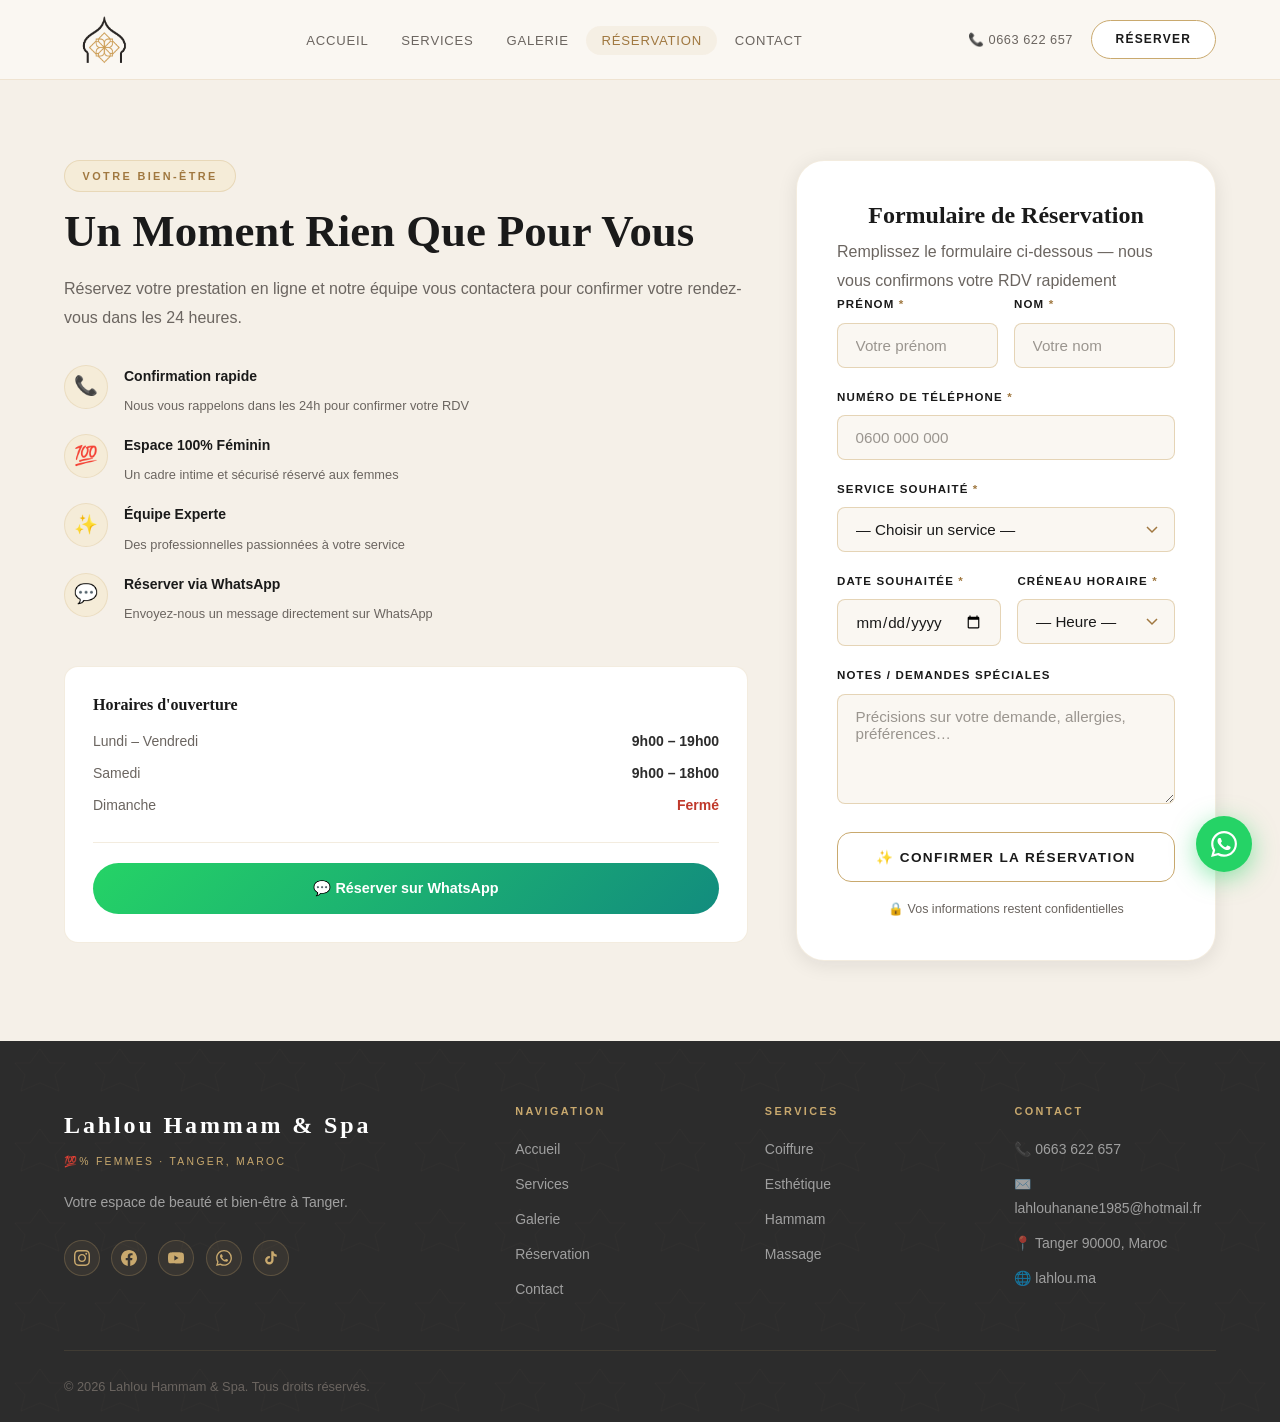
==== commit fbe1d0ea: "update website" ====
--- a/booking.html
+++ b/booking.html
@@ -246,11 +246,14 @@
           <a href="https://wa.me/212663622657" aria-label="WhatsApp" target="_blank" rel="noopener">
             <svg width="16" height="16" viewBox="0 0 24 24" fill="currentColor" aria-hidden="true"><path d="M17.472 14.382c-.297-.149-1.758-.867-2.03-.967-.273-.099-.471-.148-.67.15-.197.297-.767.966-.94 1.164-.173.199-.347.223-.644.075-.297-.15-1.255-.463-2.39-1.475-.883-.788-1.48-1.761-1.653-2.059-.173-.297-.018-.458.13-.606.134-.133.298-.347.446-.52.149-.174.198-.298.298-.497.099-.198.05-.371-.025-.52-.075-.149-.669-1.612-.916-2.207-.242-.579-.487-.5-.669-.51-.173-.008-.371-.01-.57-.01-.198 0-.52.074-.792.372-.272.297-1.04 1.016-1.04 2.479 0 1.462 1.065 2.875 1.213 3.074.149.198 2.096 3.2 5.077 4.487.709.306 1.262.489 1.694.625.712.227 1.36.195 1.871.118.571-.085 1.758-.719 2.006-1.413.248-.694.248-1.289.173-1.413-.074-.124-.272-.198-.57-.347m-5.421 7.403h-.004a9.87 9.87 0 0 1-5.031-1.378l-.361-.214-3.741.982.998-3.648-.235-.374a9.86 9.86 0 0 1-1.51-5.26c.001-5.45 4.436-9.884 9.888-9.884 2.64 0 5.122 1.03 6.988 2.898a9.825 9.825 0 0 1 2.893 6.994c-.003 5.45-4.437 9.884-9.885 9.884m8.413-18.297A11.815 11.815 0 0 0 12.05 0C5.495 0 .16 5.335.157 11.892c0 2.096.547 4.142 1.588 5.945L.057 24l6.305-1.654a11.882 11.882 0 0 0 5.683 1.448h.005c6.554 0 11.89-5.335 11.893-11.893a11.821 11.821 0 0 0-3.48-8.413Z"/></svg>
           </a>
+          <a href="https://www.tiktok.com/@lahlou.spa" aria-label="TikTok" target="_blank" rel="noopener">
+            <svg width="16" height="16" viewBox="0 0 24 24" fill="currentColor" aria-hidden="true"><path d="M19.59 6.69a4.83 4.83 0 0 1-3.77-4.25V2h-3.45v13.67a2.89 2.89 0 0 1-2.88 2.5 2.89 2.89 0 0 1-2.89-2.89 2.89 2.89 0 0 1 2.89-2.89c.28 0 .54.04.79.1V9.01a6.29 6.29 0 0 0-.79-.05 6.34 6.34 0 0 0-6.34 6.34 6.34 6.34 0 0 0 6.34 6.34 6.34 6.34 0 0 0 6.33-6.34V8.69a8.18 8.18 0 0 0 4.78 1.52V6.75a4.85 4.85 0 0 1-1.01-.06z"/></svg>
+          </a>
         </div>
       </div>
       <div class="footer-col"><h4>Navigation</h4><ul><li><a href="index.html">Accueil</a></li><li><a href="services.html">Services</a></li><li><a href="gallery.html">Galerie</a></li><li><a href="booking.html">Réservation</a></li><li><a href="contact.html">Contact</a></li></ul></div>
       <div class="footer-col"><h4>Services</h4><ul><li><a href="services.html#coiffure">Coiffure</a></li><li><a href="services.html#esthetique">Esthétique</a></li><li><a href="services.html#hammam">Hammam</a></li><li><a href="services.html#massage">Massage</a></li></ul></div>
-      <div class="footer-col"><h4>Contact</h4><ul><li><a href="tel:0663622657">📞 0663 622 657</a></li><li>📍 <a href="https://maps.app.goo.gl/YPXD6qZvrERKqMsW9" target="_blank" rel="noopener">Tanger 90000, Maroc</a></li><li><a href="http://lahlou.ma" target="_blank" rel="noopener">🌐 lahlou.ma</a></li></ul></div>
+      <div class="footer-col"><h4>Contact</h4><ul><li><a href="tel:0663622657">📞 0663 622 657</a></li><li><a href="mailto:lahlouhanane1985@hotmail.fr">✉️ lahlouhanane1985@hotmail.fr</a></li><li>📍 <a href="https://maps.app.goo.gl/YPXD6qZvrERKqMsW9" target="_blank" rel="noopener">Tanger 90000, Maroc</a></li><li><a href="http://lahlou.ma" target="_blank" rel="noopener">🌐 lahlou.ma</a></li></ul></div>
     </div>
   </div>
   <div class="container"><div class="footer-bottom"><p>© 2026 Lahlou Hammam &amp; Spa. Tous droits réservés.</p></div></div>
--- a/css/styles.css
+++ b/css/styles.css
@@ -345,6 +345,26 @@
   background: var(--gold);
   color: var(--black);
 }
+.mobile-contact-links {
+  display: flex;
+  flex-direction: column;
+  align-items: flex-start;
+  gap: 12px;
+  padding: 0.75rem 1.25rem 0.75rem 24px;
+}
+.mobile-contact-links a {
+  color: #C9A96E;
+  font-size: 0.95rem;
+  text-align: center;
+  border: none;
+  background: none;
+  padding: 0;
+}
+.mobile-contact-links a:hover {
+  color: #e0c47a;
+  background: none;
+  border-color: transparent;
+}
 
 /* 7. BUTTONS
    ---------------------------------------------------------- */
@@ -1234,7 +1254,13 @@
     margin-bottom: 1.25rem;
   }
   .hero-cta {
+    flex-direction: column;
+    align-items: center;
     margin-bottom: 1.25rem;
+  }
+  .hero-cta .btn {
+    width: 80%;
+    margin: 0 auto;
   }
 }
 @media (max-width: 480px) {
@@ -1242,8 +1268,6 @@
   .hero h1 { font-size: 2.5rem; }
   .gallery-grid { grid-template-columns: 1fr; }
   .gallery-item.tall { grid-row: span 1; }
-  .hero-cta { flex-direction: column; }
-  .hero-cta .btn { width: 100%; max-width: 320px; }
 }
 
 /* 24. PROMO BANNER
